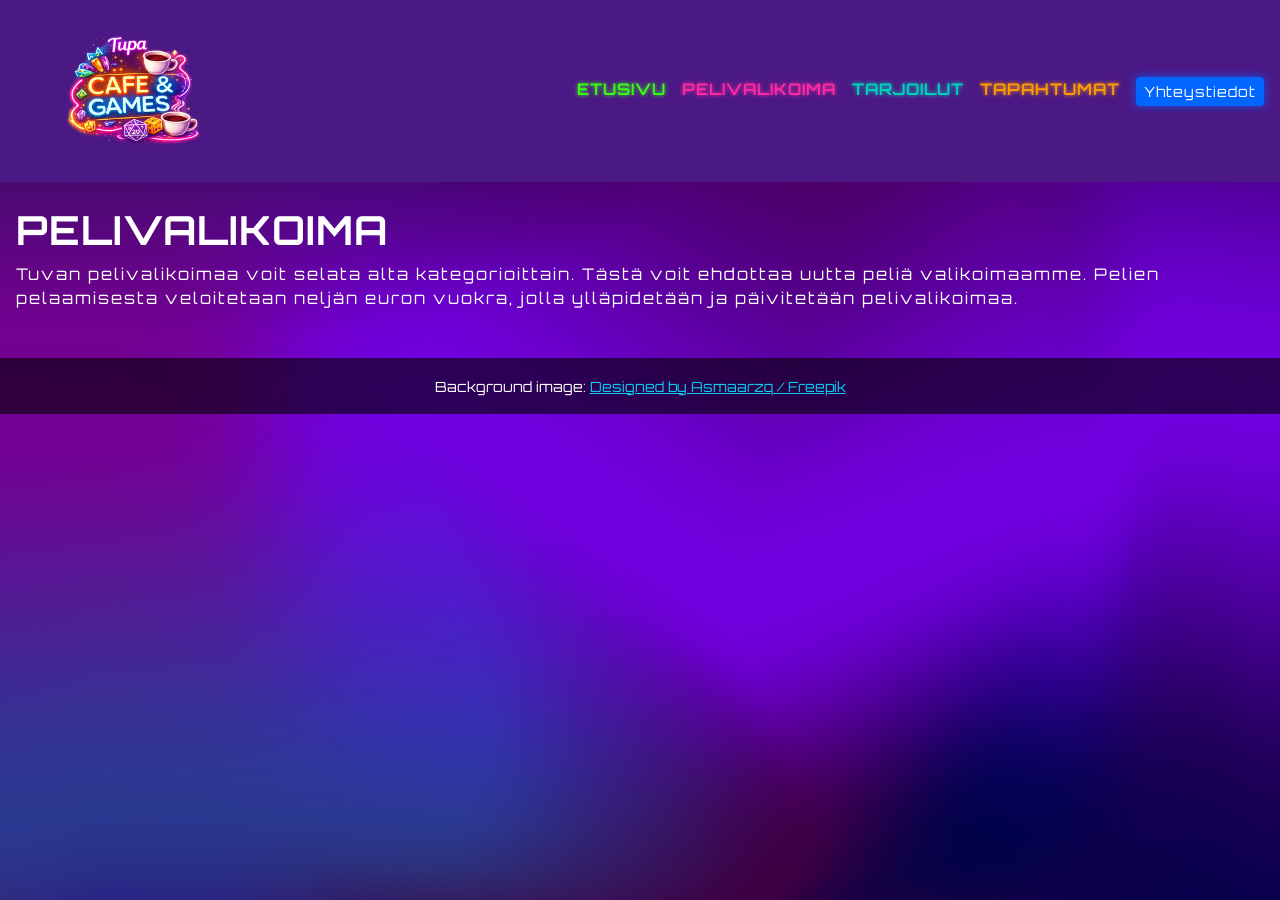
==== pelivalikoima.html @ af05ec8a "Base structure + navigation + JS contact modal" ====
<!DOCTYPE html>
<html lang="en">
<head>
    <meta charset="UTF-8">
    <title>Tupa - Pelit</title>
    <link rel="preconnect" href="https://fonts.googleapis.com">
    <link rel="preconnect" href="https://fonts.gstatic.com" crossorigin>
    <link href="https://fonts.googleapis.com/css2?family=Orbitron:wght@400;600&display=swap" rel="stylesheet">

    <link href="css/bootstrap.css" rel="stylesheet">
    <link href="css/styles.css" rel="stylesheet">

</head>
<body>
<header class="site-header py-3">
    <div class="container-fluid px-3">
        <!--oikean ja vasemman reunan elementtien väliin tila + pystysuuntainen align-->
        <div class="d-flex justify-content-between align-items-center">

            <!-- Logo -->
            <img src="images/logo.png" alt="Logo" style="max-height:150px;">

            <!-- Bannerin valikko -->
            <div class="d-flex flex-column flex-md-row gap-2 gap-md-3 mt-3 mt-md-0">

                <a href="index.html" class="nav-link-custom nav-home">Etusivu</a>
                <a href="pelivalikoima.html" class="nav-link-custom nav-games">Pelivalikoima</a>
                <a href="tarjoilut.html" class="nav-link-custom nav-cafe">Tarjoilut</a>
                <a href="tapahtumat.html" class="nav-link-custom nav-events">Tapahtumat</a>
                <a href="#" class="nav-contact btn btn-sm">Yhteystiedot</a>

            </div>

        </div>
    </div>
</header>
<main class="container-fluid px-3 mt-4">
    <h1>Pelivalikoima</h1>
    <p>Tuvan pelivalikoimaa voit selata alta kategorioittain.
        Tästä <a href="#" class="open-contact"></a> voit ehdottaa uutta peliä valikoimaamme.
        Pelien pelaamisesta veloitetaan neljän euron vuokra,
        jolla ylläpidetään ja päivitetään pelivalikoimaa.</p>
</main>
<script src="js/bootstrap.bundle.js"></script>
<script src="js/site.js"></script>


<!--Alabanneri-->
<footer class="text-center py-3 mt-5" style="background-color: rgba(0,0,0,0.6);">
    <small class="text-white">
        Background image:
        <a href="https://www.freepik.com" target="_blank" class="text-info">
            Designed by Asmaarzq / Freepik
        </a>
    </small>
</footer>

</body>
</html>
---- css/styles.css ----
/* yläbanneri */
.site-header {
    background-color: rgb(75,25,132);
}

body {
    /* fontti */
    font-family: "Orbitron", sans-serif;
    /* tausta */
    background-image: url("../images/default_tausta.png");
    background-size: cover; /* Skaalaa koko näytölle */
    background-position: center; /* Keskittää kuvan */
    background-repeat: no-repeat; /* Ei toistoa */
    background-attachment: fixed; /* Pysyy paikallaan scrollatessa */
}
h1 {
    color: white;
    letter-spacing: 1px;
    font-weight: bold;
    text-transform: uppercase;

}
p {
    color: white;
    letter-spacing: 2px;
}
/* Navien yhteiset */
.nav-link-custom {
    text-decoration: none;
    font-weight: 600;
    transition: 0.2s ease;
    text-transform: uppercase;
    letter-spacing: 1px;
    font-size: 1rem;
    text-shadow:
            0 0 4px currentColor;

}

/* Hover kaikelle navigaatiolle */
.nav-link-custom:hover {
    opacity: 0.5;
    text-shadow:
            0 0 4px currentColor,
            0 0 8px currentColor;
}

.nav-home {
    color: #39ff14;
}

/* Pelivalikoima */
.nav-games {
    color: #ff2aa3;
}

/* Tarjoilut */
.nav-cafe {
    color: #00d4bb;
}

/* Tapahtumat */
.nav-events {
    color: #ff9d00;
}

/* Yhteystiedot */
.nav-contact {
    background-color: #0066ff;
    color: white;
    border: none;
    box-shadow: 0 0 10px rgba(0,102,255,0.8);
    letter-spacing: 1px;
}
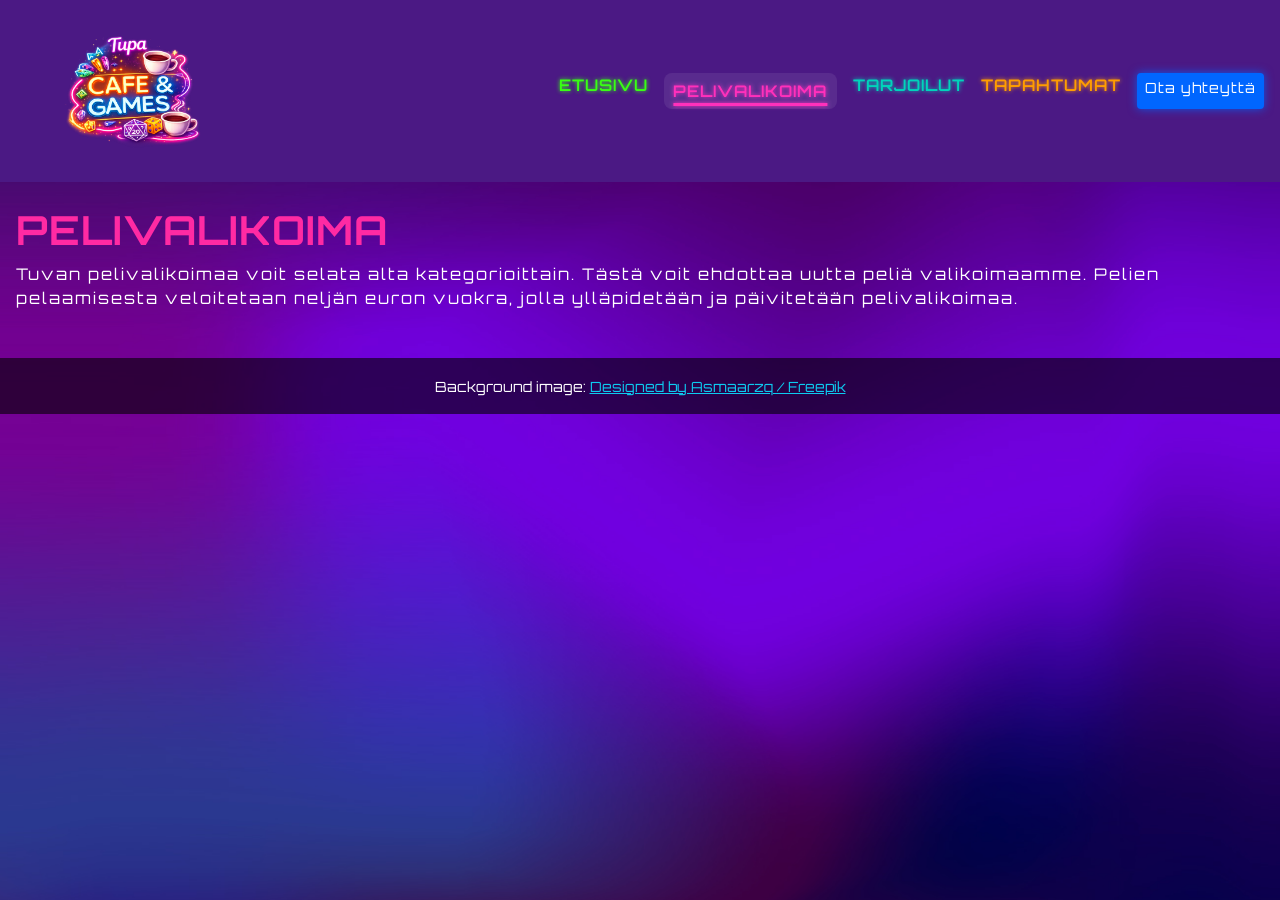
==== commit e99e4b6f: "Lisätty navigaatioon alleviivaus korostamaan millä sivulla ollaan sekä h1 värin vahtuminen navigaati" ====
--- a/pelivalikoima.html
+++ b/pelivalikoima.html
@@ -1,5 +1,5 @@
 <!DOCTYPE html>
-<html lang="en">
+<html lang="fi">
 <head>
     <meta charset="UTF-8">
     <title>Tupa - Pelit</title>
@@ -11,7 +11,7 @@
     <link href="css/styles.css" rel="stylesheet">
 
 </head>
-<body>
+<body data-page="games">
 <header class="site-header py-3">
     <div class="container-fluid px-3">
         <!--oikean ja vasemman reunan elementtien väliin tila + pystysuuntainen align-->
@@ -23,11 +23,11 @@
             <!-- Bannerin valikko -->
             <div class="d-flex flex-column flex-md-row gap-2 gap-md-3 mt-3 mt-md-0">
 
-                <a href="index.html" class="nav-link-custom nav-home">Etusivu</a>
-                <a href="pelivalikoima.html" class="nav-link-custom nav-games">Pelivalikoima</a>
-                <a href="tarjoilut.html" class="nav-link-custom nav-cafe">Tarjoilut</a>
-                <a href="tapahtumat.html" class="nav-link-custom nav-events">Tapahtumat</a>
-                <a href="#" class="nav-contact btn btn-sm">Yhteystiedot</a>
+                <a href="index.html" class="nav-link-custom nav-home" data-nav="home">Etusivu</a>
+                <a href="pelivalikoima.html" class="nav-link-custom nav-games" data-nav="games">Pelivalikoima</a>
+                <a href="tarjoilut.html" class="nav-link-custom nav-cafe" data-nav="cafe">Tarjoilut</a>
+                <a href="tapahtumat.html" class="nav-link-custom nav-events" data-nav="events">Tapahtumat</a>
+                <a href="#" class="nav-contact btn btn-sm">Ota yhteyttä</a>
 
             </div>
 
@@ -35,7 +35,7 @@
     </div>
 </header>
 <main class="container-fluid px-3 mt-4">
-    <h1>Pelivalikoima</h1>
+    <h1 class="page-title">Pelivalikoima</h1>
     <p>Tuvan pelivalikoimaa voit selata alta kategorioittain.
         Tästä <a href="#" class="open-contact"></a> voit ehdottaa uutta peliä valikoimaamme.
         Pelien pelaamisesta veloitetaan neljän euron vuokra,
--- a/css/styles.css
+++ b/css/styles.css
@@ -72,3 +72,29 @@
     box-shadow: 0 0 10px rgba(0,102,255,0.8);
     letter-spacing: 1px;
 }
+/* ========== AKTIIVINEN SIVU NAVISSA ========== */
+.nav-link-custom.is-active {
+    /* selkeä "tässä olet" -merkki */
+    text-decoration: underline;
+    text-underline-offset: 6px;
+    text-decoration-thickness: 3px;
+
+    /* pieni lisäkorostus */
+    opacity: 1;
+    filter: brightness(1.15);
+}
+
+/* (Valinnainen) pieni taustakorostus aktiiviselle linkille */
+.nav-link-custom.is-active {
+    padding: .35rem .6rem;
+    border-radius: .5rem;
+    background: rgba(255,255,255,0.08);
+}
+
+
+/* h1 vaihtuu sivun mukaan */
+body[data-page="home"]  .page-title { color: #39ff14; }
+body[data-page="games"] .page-title { color: #ff2aa3; }
+body[data-page="cafe"]  .page-title { color: #00d4bb; }
+body[data-page="events"] .page-title { color: #ff9d00; }
+
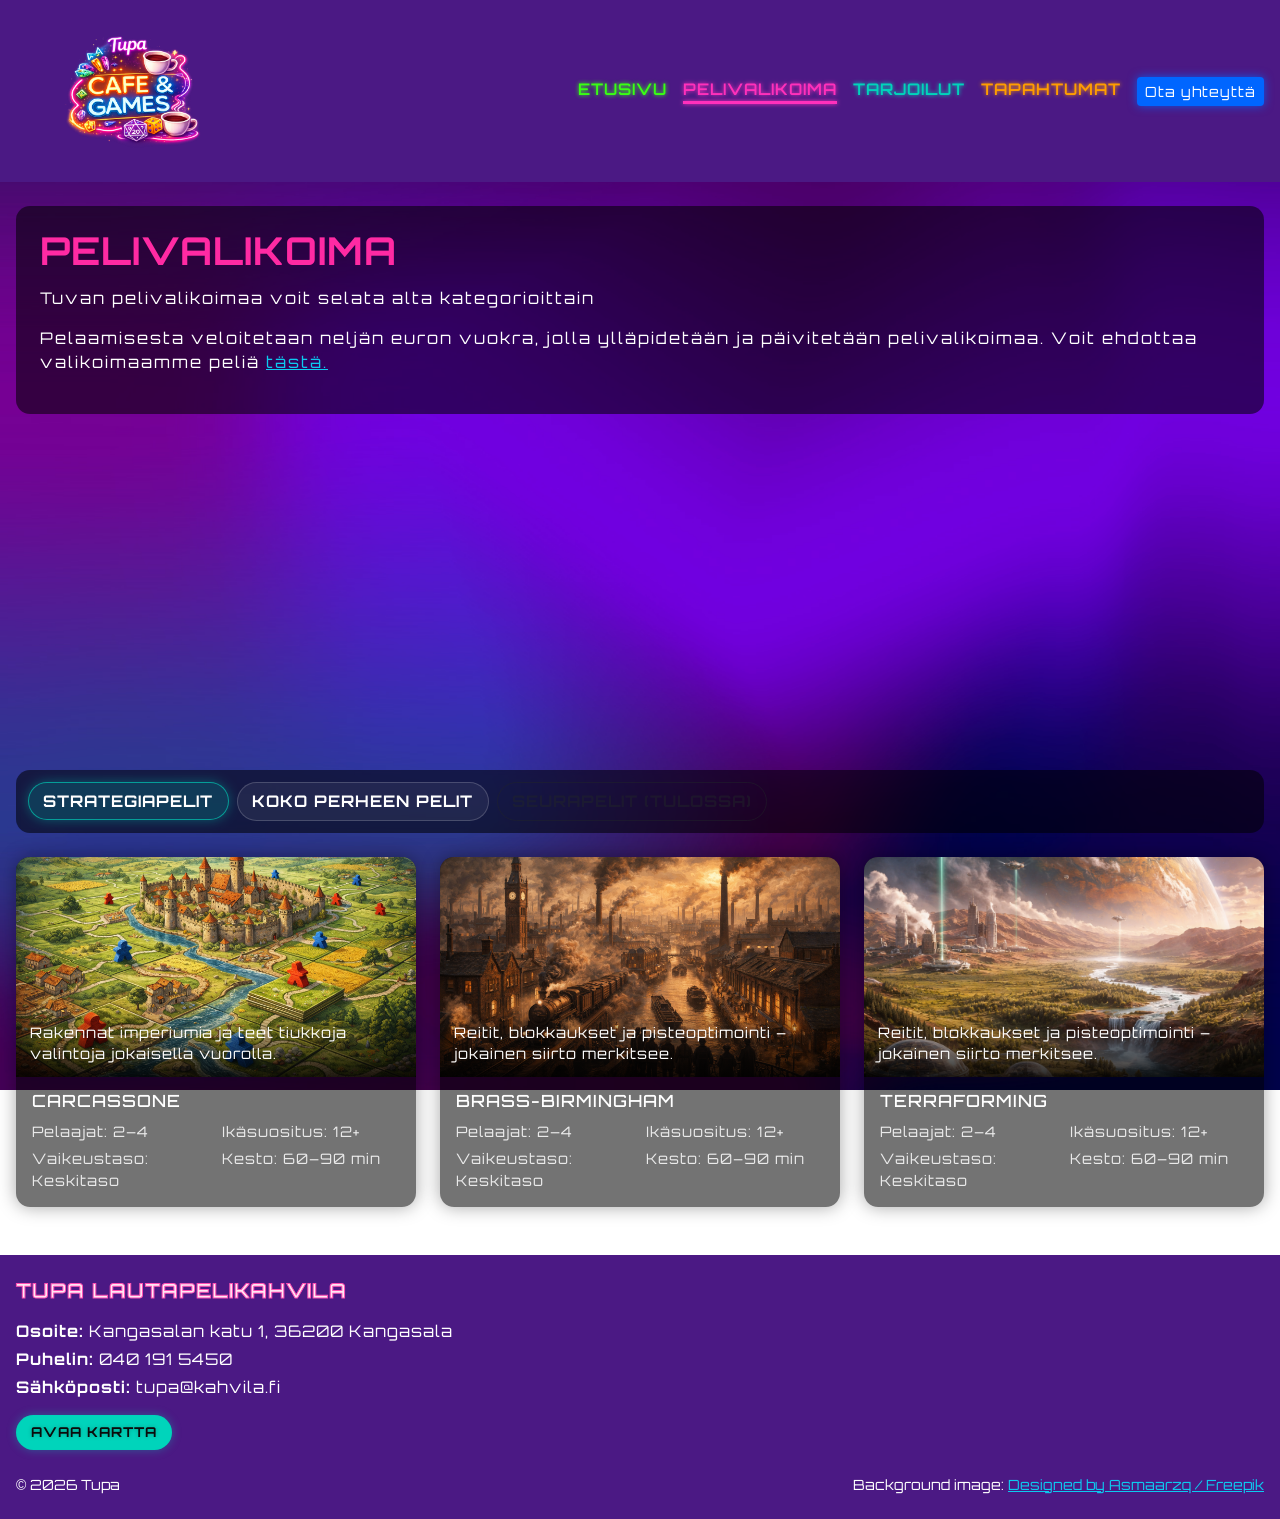
==== commit 0f6be995: "alateemojen sivuja tehty valmiiksi, grid ja kuvat lisätty kaikille sivuille, alabanneri valmiiksi, p" ====
--- a/pelivalikoima.html
+++ b/pelivalikoima.html
@@ -21,7 +21,7 @@
             <img src="images/logo.png" alt="Logo" style="max-height:150px;">
 
             <!-- Bannerin valikko -->
-            <div class="d-flex flex-column flex-md-row gap-2 gap-md-3 mt-3 mt-md-0">
+            <div class="d-flex flex-column flex-lg-row gap-2 gap-md-3 mt-3 mt-md-0">
 
                 <a href="index.html" class="nav-link-custom nav-home" data-nav="home">Etusivu</a>
                 <a href="pelivalikoima.html" class="nav-link-custom nav-games" data-nav="games">Pelivalikoima</a>
@@ -34,25 +34,182 @@
         </div>
     </div>
 </header>
+<!--Sisältö -->
 <main class="container-fluid px-3 mt-4">
-    <h1 class="page-title">Pelivalikoima</h1>
-    <p>Tuvan pelivalikoimaa voit selata alta kategorioittain.
-        Tästä <a href="#" class="open-contact"></a> voit ehdottaa uutta peliä valikoimaamme.
-        Pelien pelaamisesta veloitetaan neljän euron vuokra,
-        jolla ylläpidetään ja päivitetään pelivalikoimaa.</p>
+    <!--Sivun esittelyteksti -->
+    <section class="page-hero">
+        <div class="page-hero-text p-3 p-md-4">
+            <h1 class="page-title">Pelivalikoima</h1>
+            <p>Tuvan pelivalikoimaa voit selata alta kategorioittain</p>
+            <p>
+                Pelaamisesta veloitetaan neljän euron vuokra, jolla ylläpidetään ja päivitetään pelivalikoimaa.
+                Voit ehdottaa valikoimaamme peliä
+                <a href="#" class="open-contact text-info">tästä.</a>
+            </p>
+        </div>
+    </section>
+
+    <!--Kategoriat sticky valikkona -->
+    <section class="games-filter sticky-top mt-4">
+        <div class="games-filter-inner">
+            <button class="btn category-pill is-active" type="button" data-category="strategy">
+                Strategiapelit
+            </button>
+
+            <button class="btn category-pill" type="button" data-category="family">
+                Koko perheen pelit
+            </button>
+
+            <button class="btn category-pill is-disabled" type="button" disabled aria-disabled="true">
+                Seurapelit (tulossa)
+            </button>
+        </div>
+    </section>
+
+    <!-- Pelit -->
+    <section class="mt-4">
+        <div class="row g-4" id="gamesGrid">
+
+            <!-- Strategiapelit -->
+            <div class="col-12 col-sm-6 col-lg-4 game-item" data-category="strategy">
+                <article class="game-card">
+                    <div class="game-media">
+                        <img src="images/carcassone.png" alt="Carcassone">
+                        <div class="game-overlay">
+                            Rakennat imperiumia ja teet tiukkoja valintoja jokaisella vuorolla.
+                        </div>
+                    </div>
+                    <div class="game-body">
+                        <h2 class="game-title">Carcassone</h2>
+                        <div class="game-meta">
+                            <span>Pelaajat: 2–4</span>
+                            <span>Ikäsuositus: 12+</span>
+                            <span>Vaikeustaso: Keskitaso</span>
+                            <span>Kesto: 60–90 min</span>
+                        </div>
+                    </div>
+                </article>
+            </div>
+
+            <div class="col-12 col-sm-6 col-lg-4 game-item" data-category="strategy">
+                <article class="game-card">
+                    <div class="game-media">
+                        <img src="images/Brass-%20Birmingham.png" alt="Brass-Birmingham">
+                        <div class="game-overlay">
+                            Reitit, blokkaukset ja pisteoptimointi – jokainen siirto merkitsee.
+                        </div>
+                    </div>
+                    <div class="game-body">
+                        <h2 class="game-title">Brass-Birmingham</h2>
+                        <div class="game-meta">
+                            <span>Pelaajat: 2–4</span>
+                            <span>Ikäsuositus: 12+</span>
+                            <span>Vaikeustaso: Keskitaso</span>
+                            <span>Kesto: 60–90 min</span>
+                        </div>
+                    </div>
+                </article>
+            </div>
+            <div class="col-12 col-sm-6 col-lg-4 game-item" data-category="strategy">
+                <article class="game-card">
+                    <div class="game-media">
+                        <img src="images/terraforming%20mars.png" alt="Terraforming">
+                        <div class="game-overlay">
+                            Reitit, blokkaukset ja pisteoptimointi – jokainen siirto merkitsee.
+                        </div>
+                    </div>
+                    <div class="game-body">
+                        <h2 class="game-title">Terraforming</h2>
+                        <div class="game-meta">
+                            <span>Pelaajat: 2–4</span>
+                            <span>Ikäsuositus: 12+</span>
+                            <span>Vaikeustaso: Keskitaso</span>
+                            <span>Kesto: 60–90 min</span>
+                        </div>
+                    </div>
+                </article>
+            </div>
+
+            <!-- Koko perheen pelit -->
+            <div class="col-12 col-sm-6 col-lg-4 game-item" data-category="family">
+                <article class="game-card">
+                    <div class="game-media">
+                        <img src="images/shakki.png" alt="Shakki">
+                        <div class="game-overlay">
+                            Helppo oppia ja nopea pelata – sopii koko porukalle ensipeliksi.
+                        </div>
+                    </div>
+                    <div class="game-body">
+                        <h2 class="game-title">Shakki</h2>
+                        <div class="game-meta">
+                            <span>Pelaajat: 2–4</span>
+                            <span>Ikäsuositus: 12+</span>
+                            <span>Vaikeustaso: Keskitaso</span>
+                            <span>Kesto: 60–90 min</span>
+                        </div>
+                    </div>
+                </article>
+            </div>
+
+            <div class="col-12 col-sm-6 col-lg-4 game-item" data-category="family">
+                <article class="game-card">
+                    <div class="game-media">
+                        <img src="images/afrikan_tähti.png" alt="Afrikan tähti">
+                        <div class="game-overlay">
+                            Yhteistyöpeli: ratkaiskaa pulmia ennen kuin aika loppuu.
+                        </div>
+                    </div>
+                    <div class="game-body">
+                        <h2 class="game-title">Afrikan tähti</h2>
+                        <div class="game-meta">
+                            <span>Pelaajat: 2–4</span>
+                            <span>Ikäsuositus: 12+</span>
+                            <span>Vaikeustaso: Keskitaso</span>
+                            <span>Kesto: 60–90 min</span>
+                        </div>
+                    </div>
+                </article>
+            </div>
+
+        </div>
+    </section>
+
 </main>
 <script src="js/bootstrap.bundle.js"></script>
-<script src="js/site.js"></script>
+<script src="js/site.js" defer></script>
 
 
 <!--Alabanneri-->
-<footer class="text-center py-3 mt-5" style="background-color: rgba(0,0,0,0.6);">
-    <small class="text-white">
+<footer class="site-footer mt-5 py-4">
+    <div class="container-fluid px-3 text-white">
+
+        <div class="row g-4">
+
+            <div class="col-12 col-md-6">
+                <h2 class="h5 mb-3">Tupa lautapelikahvila</h2>
+
+                <p class="mb-1"><strong>Osoite:</strong> Kangasalan katu 1, 36200 Kangasala</p>
+                <p class="mb-1"><strong>Puhelin:</strong> 040 191 5450</p>
+                <p class="mb-3"><strong>Sähköposti:</strong> tupa@kahvila.fi</p>
+
+                <a class="footer-map-link"
+                   target="_blank"
+                   rel="noopener"
+                   href="https://www.google.com/maps?q=61.46168812277982,24.073235227832207">
+                    Avaa kartta
+                </a>
+            </div>
+
+            <!-- Alarivi -->
+            <div class="d-flex flex-column flex-md-row justify-content-between gap-2 small text-white">
+                <span>© 2026 Tupa</span>
+                <span>
         Background image:
-        <a href="https://www.freepik.com" target="_blank" class="text-info">
-            Designed by Asmaarzq / Freepik
-        </a>
-    </small>
+        <a href="https://www.freepik.com" target="_blank" class="text-info">Designed by Asmaarzq / Freepik</a>
+      </span>
+            </div>
+        </div>
+    </div>
 </footer>
 
 </body>
--- a/css/styles.css
+++ b/css/styles.css
@@ -24,6 +24,7 @@
     color: white;
     letter-spacing: 2px;
 }
+/*NAVIGAATIO*/
 /* Navien yhteiset */
 .nav-link-custom {
     text-decoration: none;
@@ -34,9 +35,7 @@
     font-size: 1rem;
     text-shadow:
             0 0 4px currentColor;
-
-}
-
+}
 /* Hover kaikelle navigaatiolle */
 .nav-link-custom:hover {
     opacity: 0.5;
@@ -44,26 +43,21 @@
             0 0 4px currentColor,
             0 0 8px currentColor;
 }
-
 .nav-home {
     color: #39ff14;
 }
-
 /* Pelivalikoima */
 .nav-games {
     color: #ff2aa3;
 }
-
 /* Tarjoilut */
 .nav-cafe {
     color: #00d4bb;
 }
-
 /* Tapahtumat */
 .nav-events {
     color: #ff9d00;
 }
-
 /* Yhteystiedot */
 .nav-contact {
     background-color: #0066ff;
@@ -72,29 +66,212 @@
     box-shadow: 0 0 10px rgba(0,102,255,0.8);
     letter-spacing: 1px;
 }
-/* ========== AKTIIVINEN SIVU NAVISSA ========== */
+/* Aktiivinen sivu navigoinnissa */
 .nav-link-custom.is-active {
-    /* selkeä "tässä olet" -merkki */
+    /* underline navigaatioon */
     text-decoration: underline;
     text-underline-offset: 6px;
     text-decoration-thickness: 3px;
 
-    /* pieni lisäkorostus */
+    /* korostus */
     opacity: 1;
     filter: brightness(1.15);
 }
 
-/* (Valinnainen) pieni taustakorostus aktiiviselle linkille */
-.nav-link-custom.is-active {
-    padding: .35rem .6rem;
-    border-radius: .5rem;
-    background: rgba(255,255,255,0.08);
-}
-
-
-/* h1 vaihtuu sivun mukaan */
+/* h1 väri sivun mukaan */
 body[data-page="home"]  .page-title { color: #39ff14; }
 body[data-page="games"] .page-title { color: #ff2aa3; }
 body[data-page="cafe"]  .page-title { color: #00d4bb; }
 body[data-page="events"] .page-title { color: #ff9d00; }
 
+/*otsikolle rajoitteita ettei pompi*/
+.page-title{
+    margin: 0 0 1rem 0;
+    line-height: 1.05;
+}
+.page-title{
+    font-size: clamp(2rem, 3vw, 3.25rem);
+}
+
+/* ALABANNERI */
+.site-footer {
+    background-color: rgb(75,25,132);
+}
+.site-footer p {
+  letter-spacing: 1px;
+}
+/* Karttalinkki */
+.footer-map-link {
+    display: inline-block;
+    padding: 6px 14px;
+    font-size: 0.85rem;
+    border-radius: 20px;
+    text-decoration: none;
+    background-color: #00d4bb;
+    color: #0b0b0b;
+    border: 1px solid rgba(0, 212, 187, 0.8);
+    transition: 0.2s ease;
+    font-weight: 700;
+    text-transform: uppercase;
+    letter-spacing: 1px;
+    text-shadow: 0 0 4px rgba(0,0,0,0.25);
+    box-shadow: 0 0 10px rgba(0, 212, 187, 0.35);
+}
+/* hover kuten main navissa*/
+.footer-map-link:hover {
+    opacity: 0.85;
+    text-shadow:
+            0 0 4px currentColor,
+            0 0 8px currentColor;
+    box-shadow:
+            0 0 10px rgba(0, 212, 187, 0.7),
+            0 0 18px rgba(0, 212, 187, 0.45);
+}
+/* Alabannerin otsikko logon tyyliin */
+.site-footer h2 {
+    color: #ffe6f4;
+    /* outline kirjaimille */
+    -webkit-text-stroke: 1px #ff4fb3;
+    letter-spacing: 1px;
+    text-transform: uppercase;
+    font-weight: 700;
+    margin-bottom: 0.75rem;
+}
+/* YLEINEN 2-palstan hero kaikille sivuille */
+.page-hero{
+    min-height: clamp(400px, 60vh, 600px);
+}
+
+.page-hero-text{
+    background: rgba(0,0,0,0.55);
+    border-radius: 14px;
+    display: flex;
+    flex-direction: column;
+    justify-content: flex-start;
+    height: 100%;
+}
+
+.page-hero-media{
+    border-radius: 14px;
+    overflow: hidden;
+    box-shadow: 0 0 18px rgba(0,0,0,0.35);
+    height: 100%;
+}
+
+.page-hero-img{
+    width: 100%;
+    height: 100%;
+    object-fit: cover;
+    display: block;
+}
+/* Pelisivun sticky valikko */
+.games-filter{
+    top: 0.5rem;
+    z-index: 1020;
+}
+
+.games-filter-inner{
+    display: flex;
+    gap: .5rem;
+    flex-wrap: wrap;
+    padding: .75rem;
+    border-radius: 14px;
+    background: rgba(0,0,0,0.55);
+    backdrop-filter: blur(2px);
+}
+
+.category-pill{
+    border-radius: 999px;
+    padding: .4rem .9rem;
+    font-weight: 700;
+    text-transform: uppercase;
+    letter-spacing: 1px;
+    color: white;
+    border: 1px solid rgba(255,255,255,0.18);
+    background: rgba(255,255,255,0.06);
+    transition: 0.2s ease;
+}
+
+.category-pill:hover{
+    opacity: 0.85;
+    text-shadow: 0 0 4px currentColor, 0 0 8px currentColor;
+}
+
+.category-pill.is-active{
+    background: rgba(0, 212, 187, 0.18);
+    border-color: rgba(0, 212, 187, 0.65);
+    box-shadow: 0 0 12px rgba(0, 212, 187, 0.35);
+}
+
+.category-pill.is-disabled{
+    opacity: 0.5;
+    cursor: not-allowed;
+}
+
+/* Pelikortit */
+.game-card{
+    background: rgba(0,0,0,0.55);
+    border-radius: 14px;
+    overflow: hidden;
+    box-shadow: 0 0 18px rgba(0,0,0,0.35);
+    height: 100%;
+}
+
+.game-media{
+    position: relative;
+    height: 220px;
+    overflow: hidden;
+}
+
+.game-media img{
+    width: 100%;
+    height: 100%;
+    object-fit: cover;
+    display: block;
+}
+
+/* Pelikorttien overlay */
+.game-overlay{
+    position: absolute;
+    inset: auto 0 0 0;
+    padding: .75rem .85rem;
+    color: white;
+    background: linear-gradient(to top, rgba(0,0,0,0.85), rgba(0,0,0,0));
+    font-size: .9rem;
+    letter-spacing: 1px;
+}
+
+/* Hover boost pl. mobiili*/
+@media (hover: hover){
+    .game-card:hover .game-overlay{
+        background: rgba(0,0,0,0.78);
+    }
+    .game-card:hover{
+        transform: translateY(-2px);
+        transition: 0.2s ease;
+    }
+}
+
+.game-body{
+    padding: .9rem 1rem 1rem;
+}
+
+.game-title{
+    color: white;
+    font-size: 1.05rem;
+    margin: 0 0 .6rem 0;
+    text-transform: uppercase;
+    letter-spacing: 1px;
+}
+
+.game-meta{
+    display: grid;
+    grid-template-columns: 1fr 1fr;
+    gap: .35rem .75rem;
+}
+
+.game-meta span{
+    color: rgba(255,255,255,0.85);
+    font-size: .9rem;
+    letter-spacing: 1px;
+}
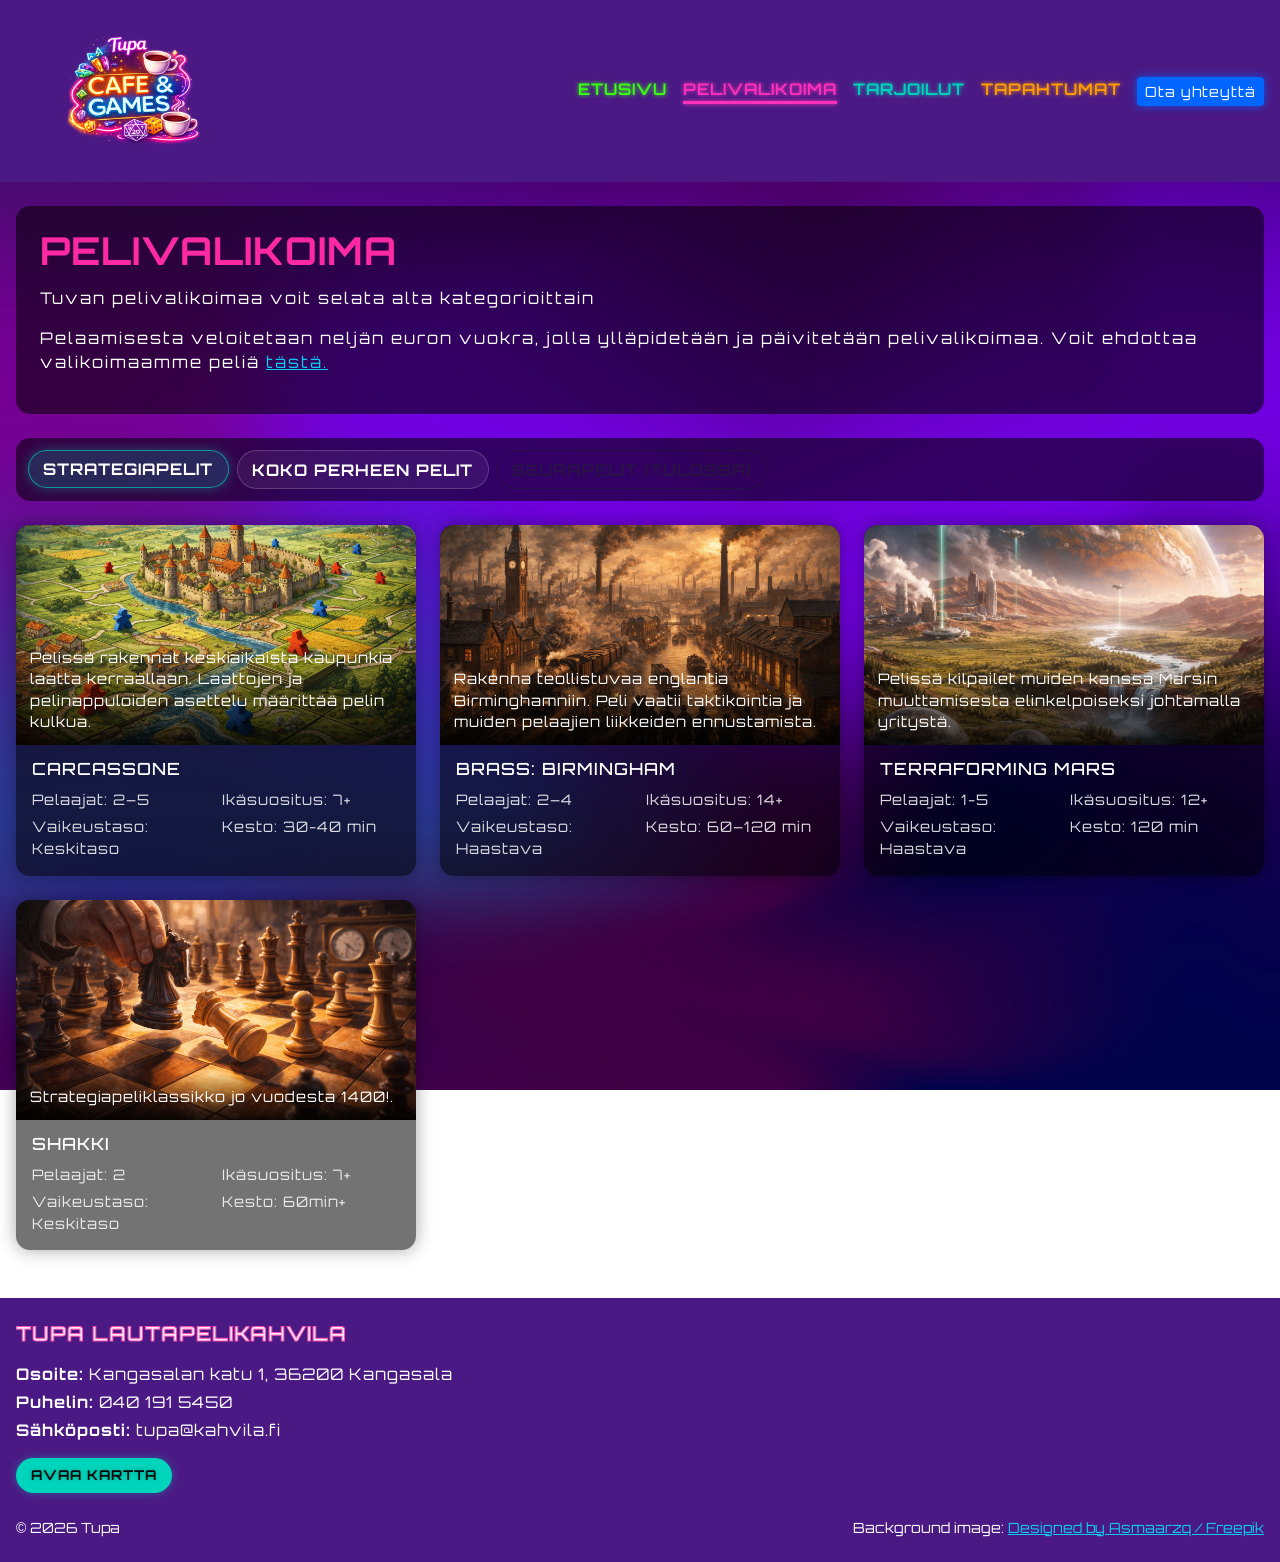
==== commit 00486f7d: "pelivalikko viimeistelty, pelisivu viimeistelty, muutoksia tekstien kappalejakoihin, fontin ja värie" ====
--- a/pelivalikoima.html
+++ b/pelivalikoima.html
@@ -37,7 +37,7 @@
 <!--Sisältö -->
 <main class="container-fluid px-3 mt-4">
     <!--Sivun esittelyteksti -->
-    <section class="page-hero">
+    <section class="page-hero page-hero-compact">
         <div class="page-hero-text p-3 p-md-4">
             <h1 class="page-title">Pelivalikoima</h1>
             <p>Tuvan pelivalikoimaa voit selata alta kategorioittain</p>
@@ -76,55 +76,77 @@
                     <div class="game-media">
                         <img src="images/carcassone.png" alt="Carcassone">
                         <div class="game-overlay">
-                            Rakennat imperiumia ja teet tiukkoja valintoja jokaisella vuorolla.
+                            Pelissä rakennat keskiaikaista kaupunkia laatta kerraallaan.
+                            Laattojen ja pelinappuloiden asettelu määrittää pelin kulkua.
                         </div>
                     </div>
                     <div class="game-body">
                         <h2 class="game-title">Carcassone</h2>
                         <div class="game-meta">
+                            <span>Pelaajat: 2–5</span>
+                            <span>Ikäsuositus: 7+</span>
+                            <span>Vaikeustaso: Keskitaso</span>
+                            <span>Kesto: 30-40 min</span>
+                        </div>
+                    </div>
+                </article>
+            </div>
+
+            <div class="col-12 col-sm-6 col-lg-4 game-item" data-category="strategy">
+                <article class="game-card">
+                    <div class="game-media">
+                        <img src="images/Brass-%20Birmingham.png" alt="Brass-Birmingham">
+                        <div class="game-overlay">
+                            Rakenna teollistuvaa englantia Birminghamniin.
+                            Peli vaatii taktikointia ja muiden pelaajien liikkeiden ennustamista.
+                        </div>
+                    </div>
+                    <div class="game-body">
+                        <h2 class="game-title">Brass: Birmingham</h2>
+                        <div class="game-meta">
                             <span>Pelaajat: 2–4</span>
+                            <span>Ikäsuositus: 14+</span>
+                            <span>Vaikeustaso: Haastava</span>
+                            <span>Kesto: 60–120 min</span>
+                        </div>
+                    </div>
+                </article>
+            </div>
+            <div class="col-12 col-sm-6 col-lg-4 game-item" data-category="strategy">
+                <article class="game-card">
+                    <div class="game-media">
+                        <img src="images/terraforming%20mars.png" alt="Terraforming">
+                        <div class="game-overlay">
+                            Pelissä kilpailet muiden kanssa Marsin muuttamisesta
+                            elinkelpoiseksi johtamalla yritystä.
+                        </div>
+                    </div>
+                    <div class="game-body">
+                        <h2 class="game-title">Terraforming Mars</h2>
+                        <div class="game-meta">
+                            <span>Pelaajat: 1-5</span>
                             <span>Ikäsuositus: 12+</span>
-                            <span>Vaikeustaso: Keskitaso</span>
-                            <span>Kesto: 60–90 min</span>
-                        </div>
-                    </div>
-                </article>
-            </div>
-
-            <div class="col-12 col-sm-6 col-lg-4 game-item" data-category="strategy">
-                <article class="game-card">
-                    <div class="game-media">
-                        <img src="images/Brass-%20Birmingham.png" alt="Brass-Birmingham">
-                        <div class="game-overlay">
-                            Reitit, blokkaukset ja pisteoptimointi – jokainen siirto merkitsee.
-                        </div>
-                    </div>
-                    <div class="game-body">
-                        <h2 class="game-title">Brass-Birmingham</h2>
-                        <div class="game-meta">
-                            <span>Pelaajat: 2–4</span>
-                            <span>Ikäsuositus: 12+</span>
-                            <span>Vaikeustaso: Keskitaso</span>
-                            <span>Kesto: 60–90 min</span>
-                        </div>
-                    </div>
-                </article>
-            </div>
-            <div class="col-12 col-sm-6 col-lg-4 game-item" data-category="strategy">
-                <article class="game-card">
-                    <div class="game-media">
-                        <img src="images/terraforming%20mars.png" alt="Terraforming">
-                        <div class="game-overlay">
-                            Reitit, blokkaukset ja pisteoptimointi – jokainen siirto merkitsee.
-                        </div>
-                    </div>
-                    <div class="game-body">
-                        <h2 class="game-title">Terraforming</h2>
-                        <div class="game-meta">
-                            <span>Pelaajat: 2–4</span>
-                            <span>Ikäsuositus: 12+</span>
-                            <span>Vaikeustaso: Keskitaso</span>
-                            <span>Kesto: 60–90 min</span>
+                            <span>Vaikeustaso: Haastava</span>
+                            <span>Kesto: 120 min</span>
+                        </div>
+                    </div>
+                </article>
+            </div>
+            <div class="col-12 col-sm-6 col-lg-4 game-item" data-category="strategy">
+                <article class="game-card">
+                    <div class="game-media">
+                        <img src="images/shakki.png" alt="Shakki">
+                        <div class="game-overlay">
+                            Strategiapeliklassikko jo vuodesta 1400!.
+                        </div>
+                    </div>
+                    <div class="game-body">
+                        <h2 class="game-title">Shakki</h2>
+                        <div class="game-meta">
+                            <span>Pelaajat: 2</span>
+                            <span>Ikäsuositus: 7+</span>
+                            <span>Vaikeustaso: Keskitaso</span>
+                            <span>Kesto: 60min+ </span>
                         </div>
                     </div>
                 </article>
@@ -136,16 +158,16 @@
                     <div class="game-media">
                         <img src="images/shakki.png" alt="Shakki">
                         <div class="game-overlay">
-                            Helppo oppia ja nopea pelata – sopii koko porukalle ensipeliksi.
+                            Strategiapeliklassikko jo vuodesta 1400!.
                         </div>
                     </div>
                     <div class="game-body">
                         <h2 class="game-title">Shakki</h2>
                         <div class="game-meta">
-                            <span>Pelaajat: 2–4</span>
-                            <span>Ikäsuositus: 12+</span>
-                            <span>Vaikeustaso: Keskitaso</span>
-                            <span>Kesto: 60–90 min</span>
+                            <span>Pelaajat: 2</span>
+                            <span>Ikäsuositus: 7+</span>
+                            <span>Vaikeustaso: Keskitaso</span>
+                            <span>Kesto: 60min+ </span>
                         </div>
                     </div>
                 </article>
@@ -156,20 +178,42 @@
                     <div class="game-media">
                         <img src="images/afrikan_tähti.png" alt="Afrikan tähti">
                         <div class="game-overlay">
-                            Yhteistyöpeli: ratkaiskaa pulmia ennen kuin aika loppuu.
+                            Etsi Afrikan tähti -jalokivi ennen muita ja vie se maaliin,
+                            varo rosvoja matkalla!.
                         </div>
                     </div>
                     <div class="game-body">
                         <h2 class="game-title">Afrikan tähti</h2>
                         <div class="game-meta">
-                            <span>Pelaajat: 2–4</span>
-                            <span>Ikäsuositus: 12+</span>
-                            <span>Vaikeustaso: Keskitaso</span>
-                            <span>Kesto: 60–90 min</span>
-                        </div>
-                    </div>
-                </article>
-            </div>
+                            <span>Pelaajat: 2–6</span>
+                            <span>Ikäsuositus: 5+</span>
+                            <span>Vaikeustaso: Helppo</span>
+                            <span>Kesto: 15-60 min</span>
+                        </div>
+                    </div>
+                </article>
+            </div>
+            <div class="col-12 col-sm-6 col-lg-4 game-item" data-category="family">
+                <article class="game-card">
+                    <div class="game-media">
+                        <img src="images/carcassone.png" alt="Carcassone">
+                        <div class="game-overlay">
+                            Pelissä rakennat keskiaikaista kaupunkia laatta kerraallaan.
+                            Laattojen ja pelinappuloiden asettelu määrittää pelin kulkua.
+                        </div>
+                    </div>
+                    <div class="game-body">
+                        <h2 class="game-title">Carcassone</h2>
+                        <div class="game-meta">
+                            <span>Pelaajat: 2–5</span>
+                            <span>Ikäsuositus: 7+</span>
+                            <span>Vaikeustaso: Keskitaso</span>
+                            <span>Kesto: 30-40 min</span>
+                        </div>
+                    </div>
+                </article>
+            </div>
+
 
         </div>
     </section>
--- a/css/styles.css
+++ b/css/styles.css
@@ -24,6 +24,12 @@
     color: white;
     letter-spacing: 2px;
 }
+p2 {
+    color: #00d4bb;
+    font-weight:bold;
+    letter-spacing: 2px;
+}
+
 /*NAVIGAATIO*/
 /* Navien yhteiset */
 .nav-link-custom {
@@ -164,6 +170,12 @@
     object-fit: cover;
     display: block;
 }
+/*pelisivun poikkeava grid*/
+.page-hero-compact{
+    min-height: auto;
+    margin-bottom: 0;
+}
+
 /* Pelisivun sticky valikko */
 .games-filter{
     top: 0.5rem;
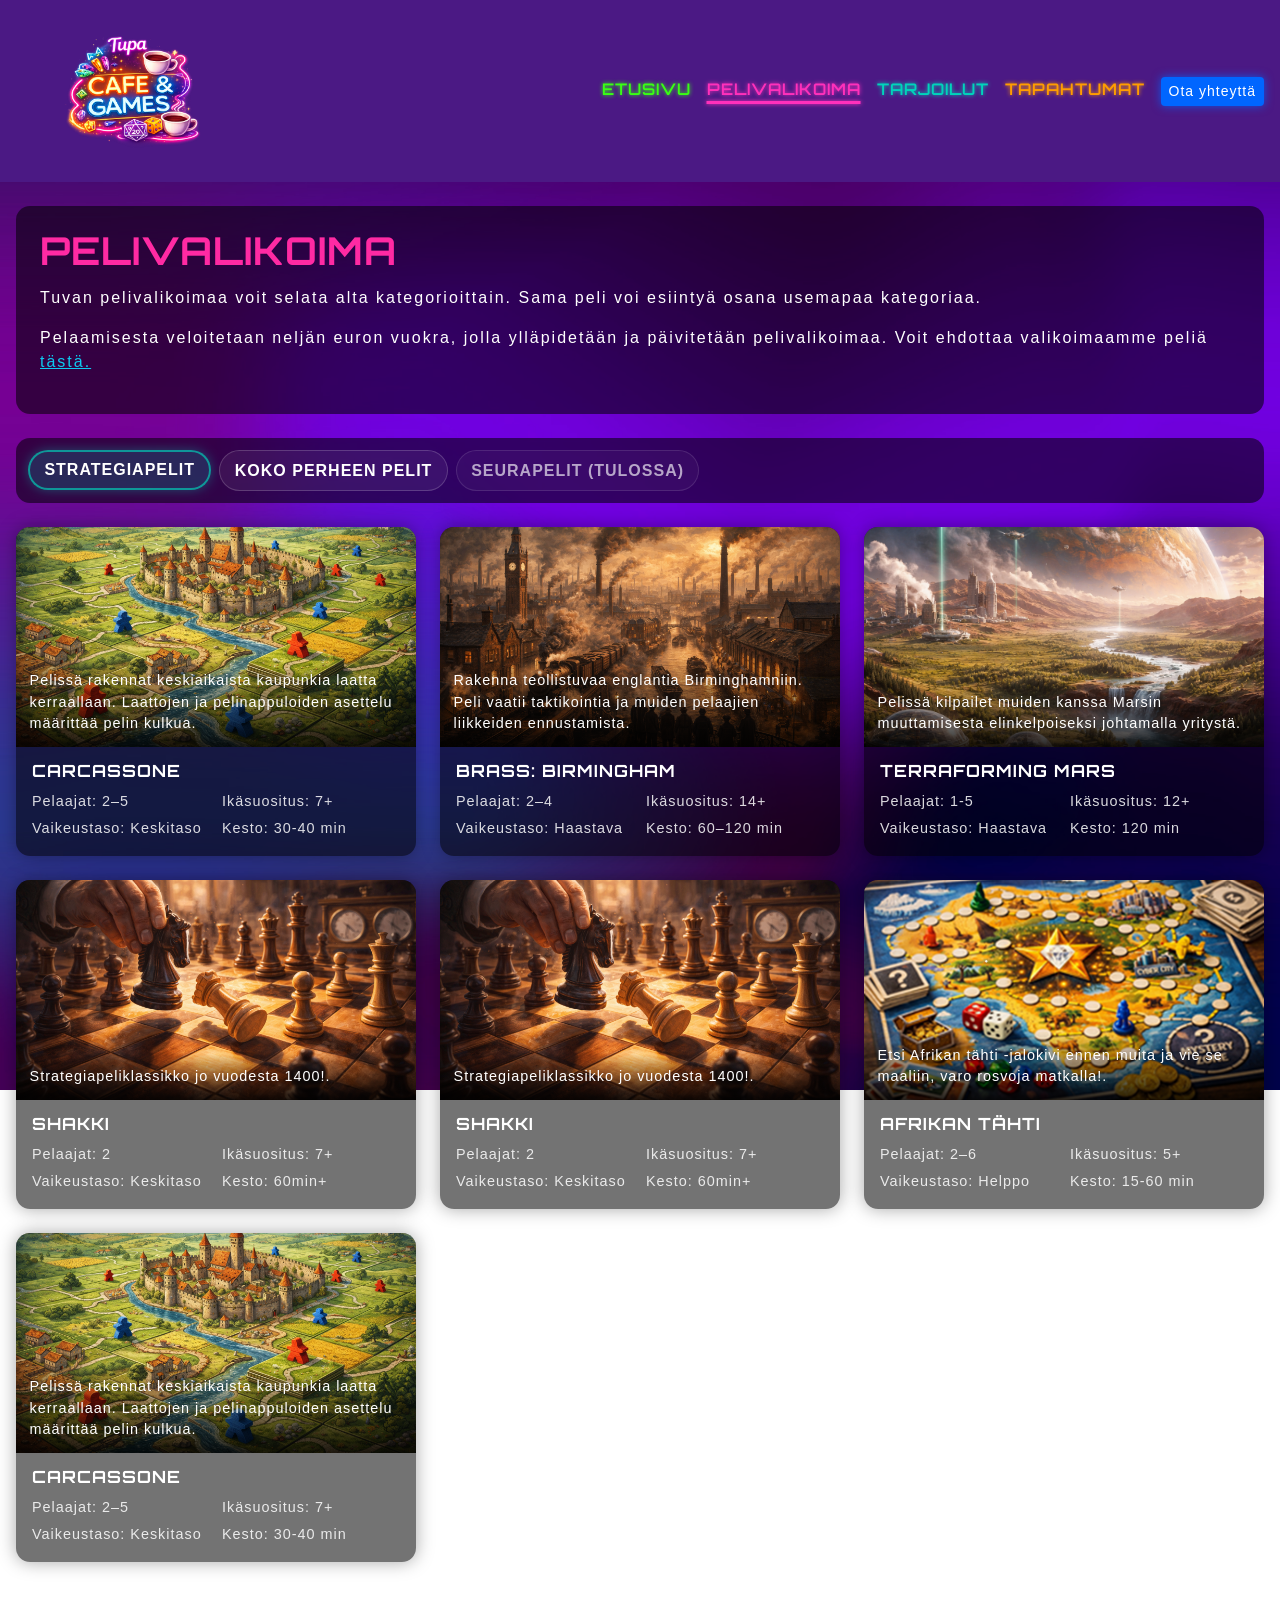
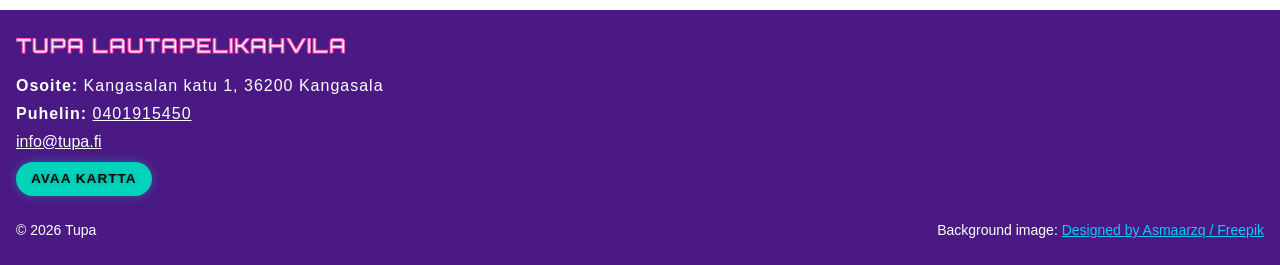
==== commit 2170720f: "yhteydenottolomake viimeistelty, korjattu bugeja, testauksen tuloksia korjattu" ====
--- a/pelivalikoima.html
+++ b/pelivalikoima.html
@@ -40,7 +40,8 @@
     <section class="page-hero page-hero-compact">
         <div class="page-hero-text p-3 p-md-4">
             <h1 class="page-title">Pelivalikoima</h1>
-            <p>Tuvan pelivalikoimaa voit selata alta kategorioittain</p>
+            <p>Tuvan pelivalikoimaa voit selata alta kategorioittain.
+                Sama peli voi esiintyä osana usemapaa kategoriaa.</p>
             <p>
                 Pelaamisesta veloitetaan neljän euron vuokra, jolla ylläpidetään ja päivitetään pelivalikoimaa.
                 Voit ehdottaa valikoimaamme peliä
@@ -233,17 +234,21 @@
                 <h2 class="h5 mb-3">Tupa lautapelikahvila</h2>
 
                 <p class="mb-1"><strong>Osoite:</strong> Kangasalan katu 1, 36200 Kangasala</p>
-                <p class="mb-1"><strong>Puhelin:</strong> 040 191 5450</p>
-                <p class="mb-3"><strong>Sähköposti:</strong> tupa@kahvila.fi</p>
-
+
+                <p class="mb-1"><strong>Puhelin:</strong>
+                    <a class="phone-link" href="tel:+358401915450">0401915450</a></p>
+                <a class="mailto-link"
+                   href="mailto:heini.rasanen@edu.karelia.fi?subject=Yhteydenotto%20Tuvan%20verkkosivulta">
+                    info@tupa.fi
+                </a>
                 <a class="footer-map-link"
                    target="_blank"
                    rel="noopener"
                    href="https://www.google.com/maps?q=61.46168812277982,24.073235227832207">
                     Avaa kartta
                 </a>
-            </div>
-
+
+            </div>
             <!-- Alarivi -->
             <div class="d-flex flex-column flex-md-row justify-content-between gap-2 small text-white">
                 <span>© 2026 Tupa</span>
--- a/css/styles.css
+++ b/css/styles.css
@@ -5,7 +5,7 @@
 
 body {
     /* fontti */
-    font-family: "Orbitron", sans-serif;
+    font-family: "Inter", sans-serif;
     /* tausta */
     background-image: url("../images/default_tausta.png");
     background-size: cover; /* Skaalaa koko näytölle */
@@ -13,7 +13,8 @@
     background-repeat: no-repeat; /* Ei toistoa */
     background-attachment: fixed; /* Pysyy paikallaan scrollatessa */
 }
-h1 {
+h1, h2 {
+    font-family: "Orbitron", sans-serif;
     color: white;
     letter-spacing: 1px;
     font-weight: bold;
@@ -33,6 +34,7 @@
 /*NAVIGAATIO*/
 /* Navien yhteiset */
 .nav-link-custom {
+    font-family: "Orbitron", sans-serif;
     text-decoration: none;
     font-weight: 600;
     transition: 0.2s ease;
@@ -79,12 +81,12 @@
     text-underline-offset: 6px;
     text-decoration-thickness: 3px;
 
-    /* korostus */
+    /* aktiivisen sivun korostus */
     opacity: 1;
     filter: brightness(1.15);
 }
 
-/* h1 väri sivun mukaan */
+/* h1 väri navigaation mukaan */
 body[data-page="home"]  .page-title { color: #39ff14; }
 body[data-page="games"] .page-title { color: #ff2aa3; }
 body[data-page="cafe"]  .page-title { color: #00d4bb; }
@@ -106,6 +108,22 @@
 .site-footer p {
   letter-spacing: 1px;
 }
+/*puhelin ja meili -linkit*/
+.mailto-link{
+    font-family: inherit;
+    color:inherit;
+    text-decoration:underline;
+}
+.phone-link{
+    font-family: inherit;
+    color:inherit;
+    text-decoration:underline;
+}
+.site-footer .mailto-link{
+    display: block;
+    margin-bottom: 0.5rem;
+}
+
 /* Karttalinkki */
 .footer-map-link {
     display: inline-block;
@@ -122,16 +140,13 @@
     letter-spacing: 1px;
     text-shadow: 0 0 4px rgba(0,0,0,0.25);
     box-shadow: 0 0 10px rgba(0, 212, 187, 0.35);
+    align-items:flex-start;
 }
 /* hover kuten main navissa*/
 .footer-map-link:hover {
     opacity: 0.85;
-    text-shadow:
-            0 0 4px currentColor,
-            0 0 8px currentColor;
-    box-shadow:
-            0 0 10px rgba(0, 212, 187, 0.7),
-            0 0 18px rgba(0, 212, 187, 0.45);
+    text-shadow: 0 0 4px currentColor, 0 0 8px currentColor;
+    box-shadow: 0 0 10px rgba(0, 212, 187, 0.7), 0 0 18px rgba(0, 212, 187, 0.45);
 }
 /* Alabannerin otsikko logon tyyliin */
 .site-footer h2 {
@@ -170,7 +185,7 @@
     object-fit: cover;
     display: block;
 }
-/*pelisivun poikkeava grid*/
+/*pelisivun poikkeava hero*/
 .page-hero-compact{
     min-height: auto;
     margin-bottom: 0;
@@ -211,13 +226,20 @@
 
 .category-pill.is-active{
     background: rgba(0, 212, 187, 0.18);
-    border-color: rgba(0, 212, 187, 0.65);
+    border: 2px solid rgba(0, 212, 187, 0.65);
     box-shadow: 0 0 12px rgba(0, 212, 187, 0.35);
 }
 
 .category-pill.is-disabled{
-    opacity: 0.5;
-    cursor: not-allowed;
+    border-radius: 999px;
+    padding: .4rem .9rem;
+    font-weight: 700;
+    text-transform: uppercase;
+    letter-spacing: 1px;
+    color: white;
+    border: 1px solid rgba(255,255,255,0.18);
+    background: rgba(255,255,255,0.06);
+    transition: 0.2s ease;
 }
 
 /* Pelikortit */
@@ -228,20 +250,17 @@
     box-shadow: 0 0 18px rgba(0,0,0,0.35);
     height: 100%;
 }
-
 .game-media{
     position: relative;
     height: 220px;
     overflow: hidden;
 }
-
 .game-media img{
     width: 100%;
     height: 100%;
     object-fit: cover;
     display: block;
 }
-
 /* Pelikorttien overlay */
 .game-overlay{
     position: absolute;
@@ -252,7 +271,6 @@
     font-size: .9rem;
     letter-spacing: 1px;
 }
-
 /* Hover boost pl. mobiili*/
 @media (hover: hover){
     .game-card:hover .game-overlay{
@@ -267,7 +285,6 @@
 .game-body{
     padding: .9rem 1rem 1rem;
 }
-
 .game-title{
     color: white;
     font-size: 1.05rem;
@@ -275,15 +292,77 @@
     text-transform: uppercase;
     letter-spacing: 1px;
 }
-
 .game-meta{
     display: grid;
     grid-template-columns: 1fr 1fr;
     gap: .35rem .75rem;
 }
-
 .game-meta span{
     color: rgba(255,255,255,0.85);
     font-size: .9rem;
     letter-spacing: 1px;
 }
+
+/*hover over pakotus valkoiseksi koska bootstrap yliajaa sen mustaksi*/
+.category-pill,
+.category-pill:hover,
+.category-pill:focus,
+.category-pill:active,
+.category-pill.is-active {
+    color: white !important;
+}
+/*yhteydenottolomakkeen tyylit*/
+.contact-modal-content{
+    background:rgb(75,25,132);
+    border: 1px solid;
+    box-shadow: 0 0 18px #ff4fb3 ;
+    border-radius: 16px;
+    color: white;
+}
+#contactForm .btn-primary {
+    background: linear-gradient(90deg, #ff2aa3, #ff4fd8);
+    border: none;
+    font-weight: 600;
+    letter-spacing: 1px;
+    text-transform: uppercase;
+    box-shadow:
+            0 0 10px rgba(255, 42, 163, 0.6);
+    transition: 0.2s ease;
+}
+/*lähetys button*/
+#contactForm .btn-primary:hover {
+    transform: translateY(-2px);
+    box-shadow:
+            0 0 14px rgba(255, 42, 163, 0.9),
+            0 0 24px rgba(255, 42, 163, 0.5);
+}
+/*Kiitosviesti*/
+#contactSuccess h4 {
+    color: #ff2aa3;
+    text-transform: uppercase;
+    letter-spacing: 1px;
+}
+/*yhteydenoton sulku button*/
+#contactSuccess .btn-outline-light {
+    border: 2px solid #ff2aa3;
+    color: #ff2aa3;
+    background: transparent;
+    font-weight: 600;
+    text-transform: uppercase;
+    letter-spacing: 1px;
+    transition: 0.2s ease;
+}
+/*Modalin otsikko*/
+.contact-modal-content .modal-title {
+    font-family: "Orbitron", sans-serif;
+    color: #ff2aa3;
+    text-transform: uppercase;
+    letter-spacing: 1px;
+}
+
+#contactSuccess .btn-outline-light:hover {
+    background: #ff2aa3;
+    color: white;
+    box-shadow:
+            0 0 10px rgba(255, 42, 163, 0.8);
+}
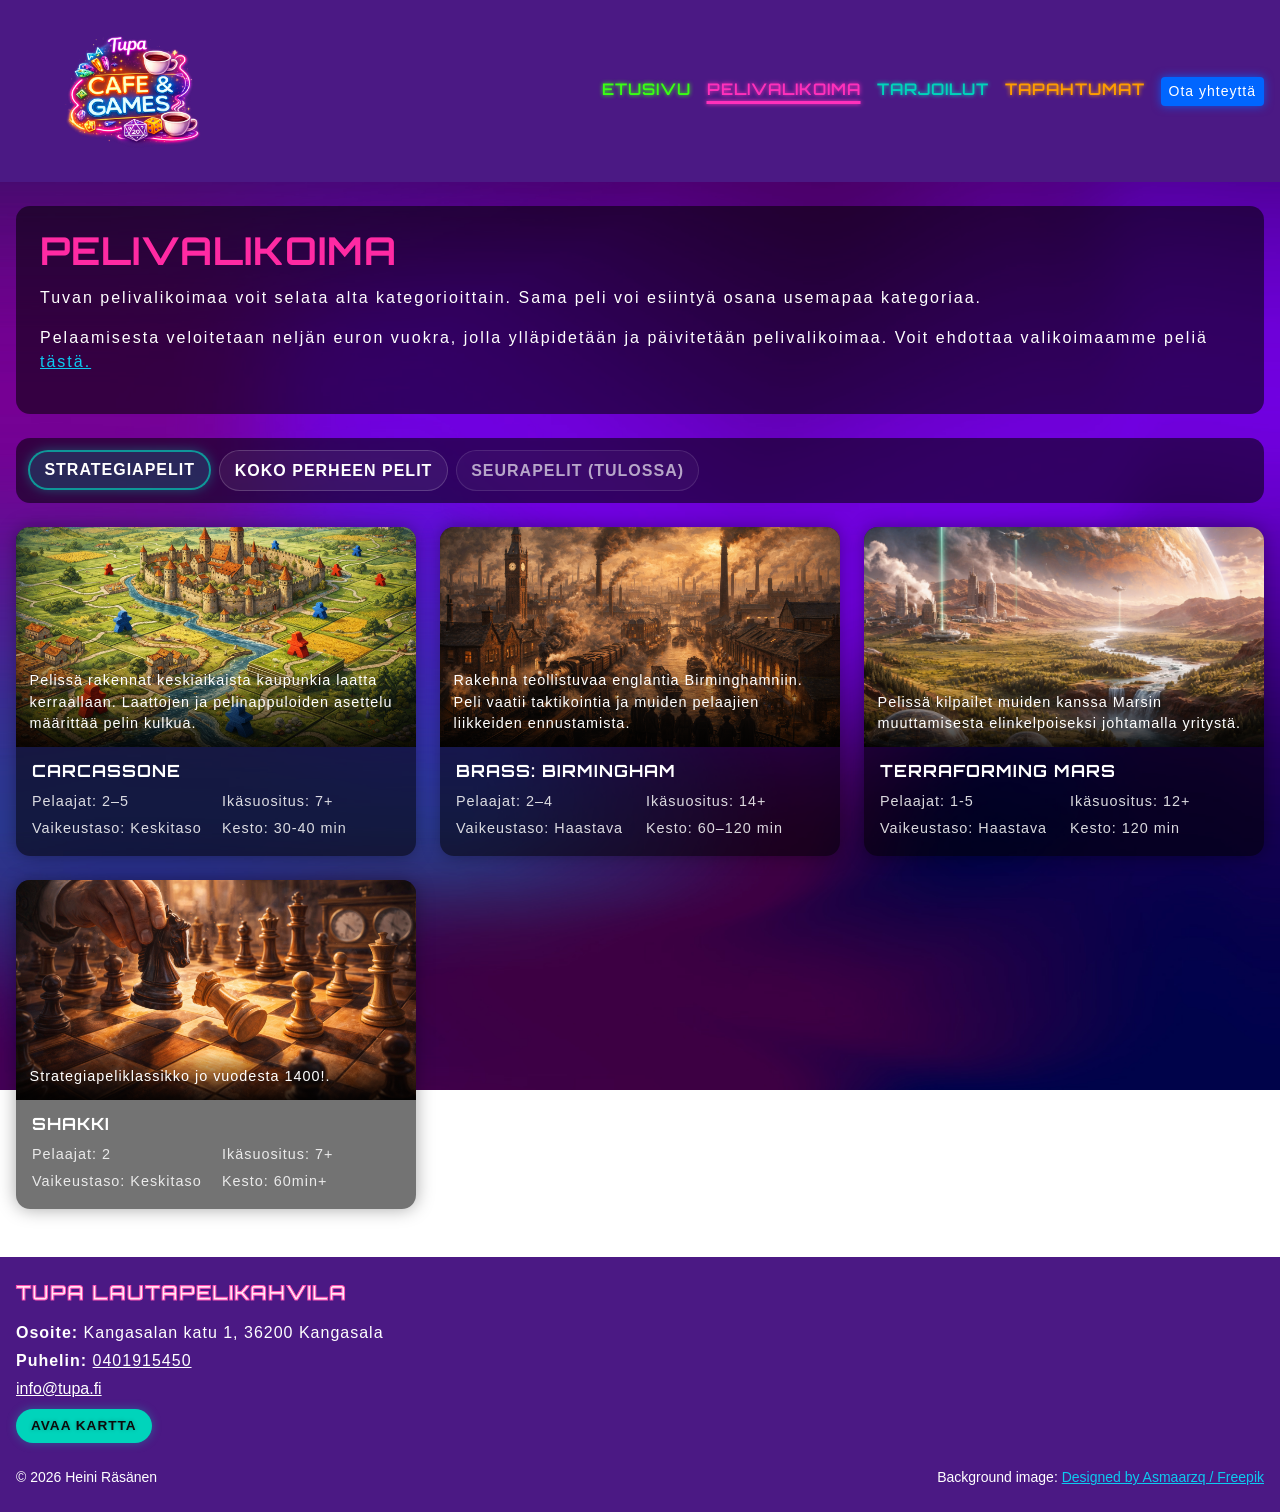
==== commit 6a7757cb: "bugien korjsuat .js tiedostossa" ====
--- a/pelivalikoima.html
+++ b/pelivalikoima.html
@@ -3,6 +3,7 @@
 <head>
     <meta charset="UTF-8">
     <title>Tupa - Pelit</title>
+
     <link rel="preconnect" href="https://fonts.googleapis.com">
     <link rel="preconnect" href="https://fonts.gstatic.com" crossorigin>
     <link href="https://fonts.googleapis.com/css2?family=Orbitron:wght@400;600&display=swap" rel="stylesheet">
@@ -251,7 +252,7 @@
             </div>
             <!-- Alarivi -->
             <div class="d-flex flex-column flex-md-row justify-content-between gap-2 small text-white">
-                <span>© 2026 Tupa</span>
+                <span>© 2026 Heini Räsänen</span>
                 <span>
         Background image:
         <a href="https://www.freepik.com" target="_blank" class="text-info">Designed by Asmaarzq / Freepik</a>
